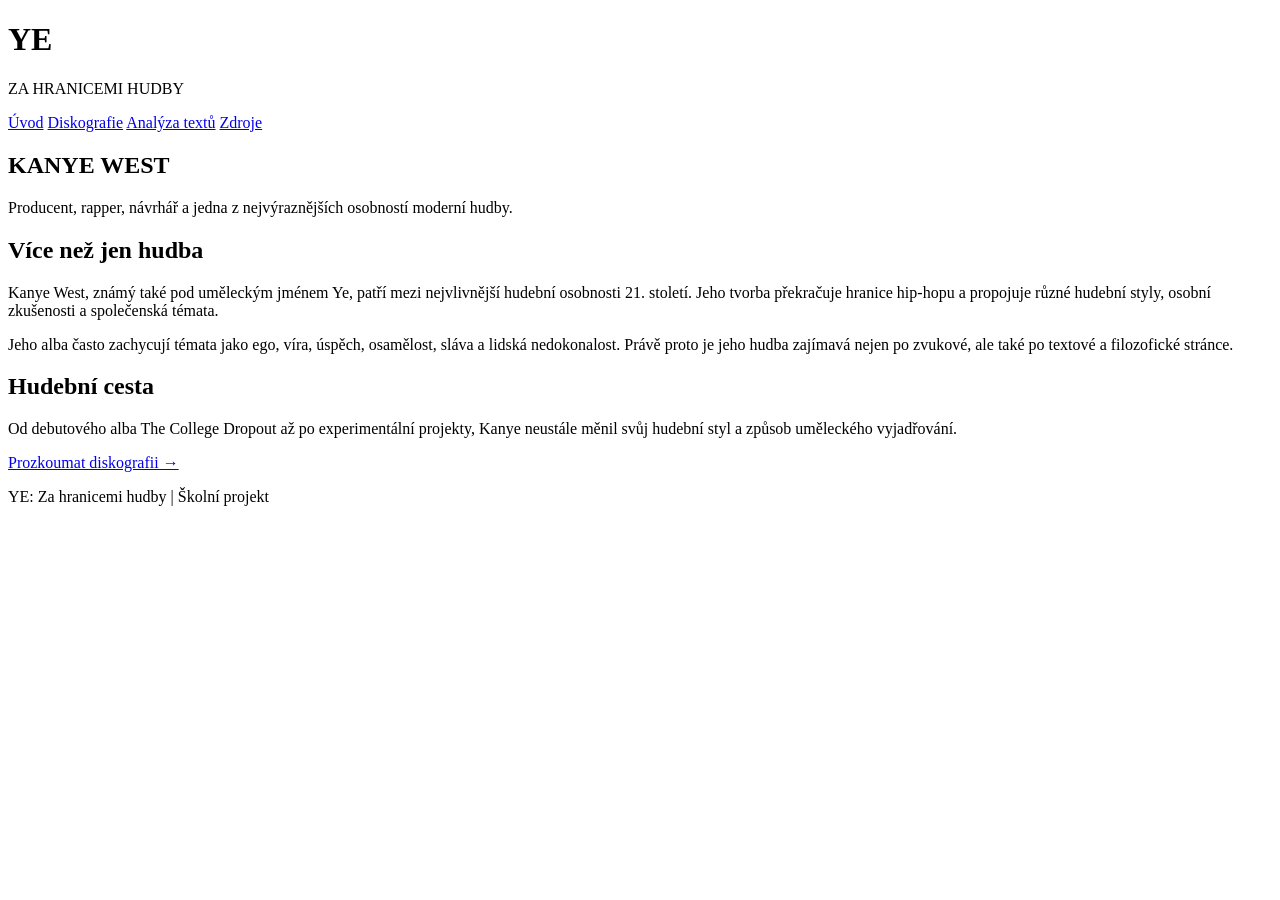
==== index.html @ 29519818 "Add files via upload" ====
<!DOCTYPE html>
<html lang="cs">
<head>
    <meta charset="UTF-8">
    <meta name="viewport" content="width=device-width, initial-scale=1.0">
    <title>YE | Za hranicemi hudby</title>
    <link rel="stylesheet" href="style.css">
</head>

<body>

    <header>
        <h1>YE</h1>
        <p>ZA HRANICEMI HUDBY</p>
    </header>

    <nav>
        <a href="index.html">Úvod</a>
        <a href="discography.html">Diskografie</a>
        <a href="lyrics.html">Analýza textů</a>
        <a href="sources.html">Zdroje</a>
    </nav>

    <main>

        <section class="hero">
            <h2>KANYE WEST</h2>
            <p>
                Producent, rapper, návrhář a jedna z nejvýraznějších
                osobností moderní hudby.
            </p>
        </section>

        <section class="introduction">
            <h2>Více než jen hudba</h2>

            <p>
                Kanye West, známý také pod uměleckým jménem Ye,
                patří mezi nejvlivnější hudební osobnosti 21. století.
                Jeho tvorba překračuje hranice hip-hopu a propojuje
                různé hudební styly, osobní zkušenosti a společenská témata.
            </p>

            <p>
                Jeho alba často zachycují témata jako ego, víra,
                úspěch, osamělost, sláva a lidská nedokonalost.
                Právě proto je jeho hudba zajímavá nejen po zvukové,
                ale také po textové a filozofické stránce.
            </p>
        </section>

        <section class="featured">
            <h2>Hudební cesta</h2>

            <p>
                Od debutového alba The College Dropout až po
                experimentální projekty, Kanye neustále měnil
                svůj hudební styl a způsob uměleckého vyjadřování.
            </p>

            <a href="discography.html">Prozkoumat diskografii →</a>
        </section>

    </main>

    <footer>
        <p>YE: Za hranicemi hudby | Školní projekt</p>
    </footer>

</body>
</html>
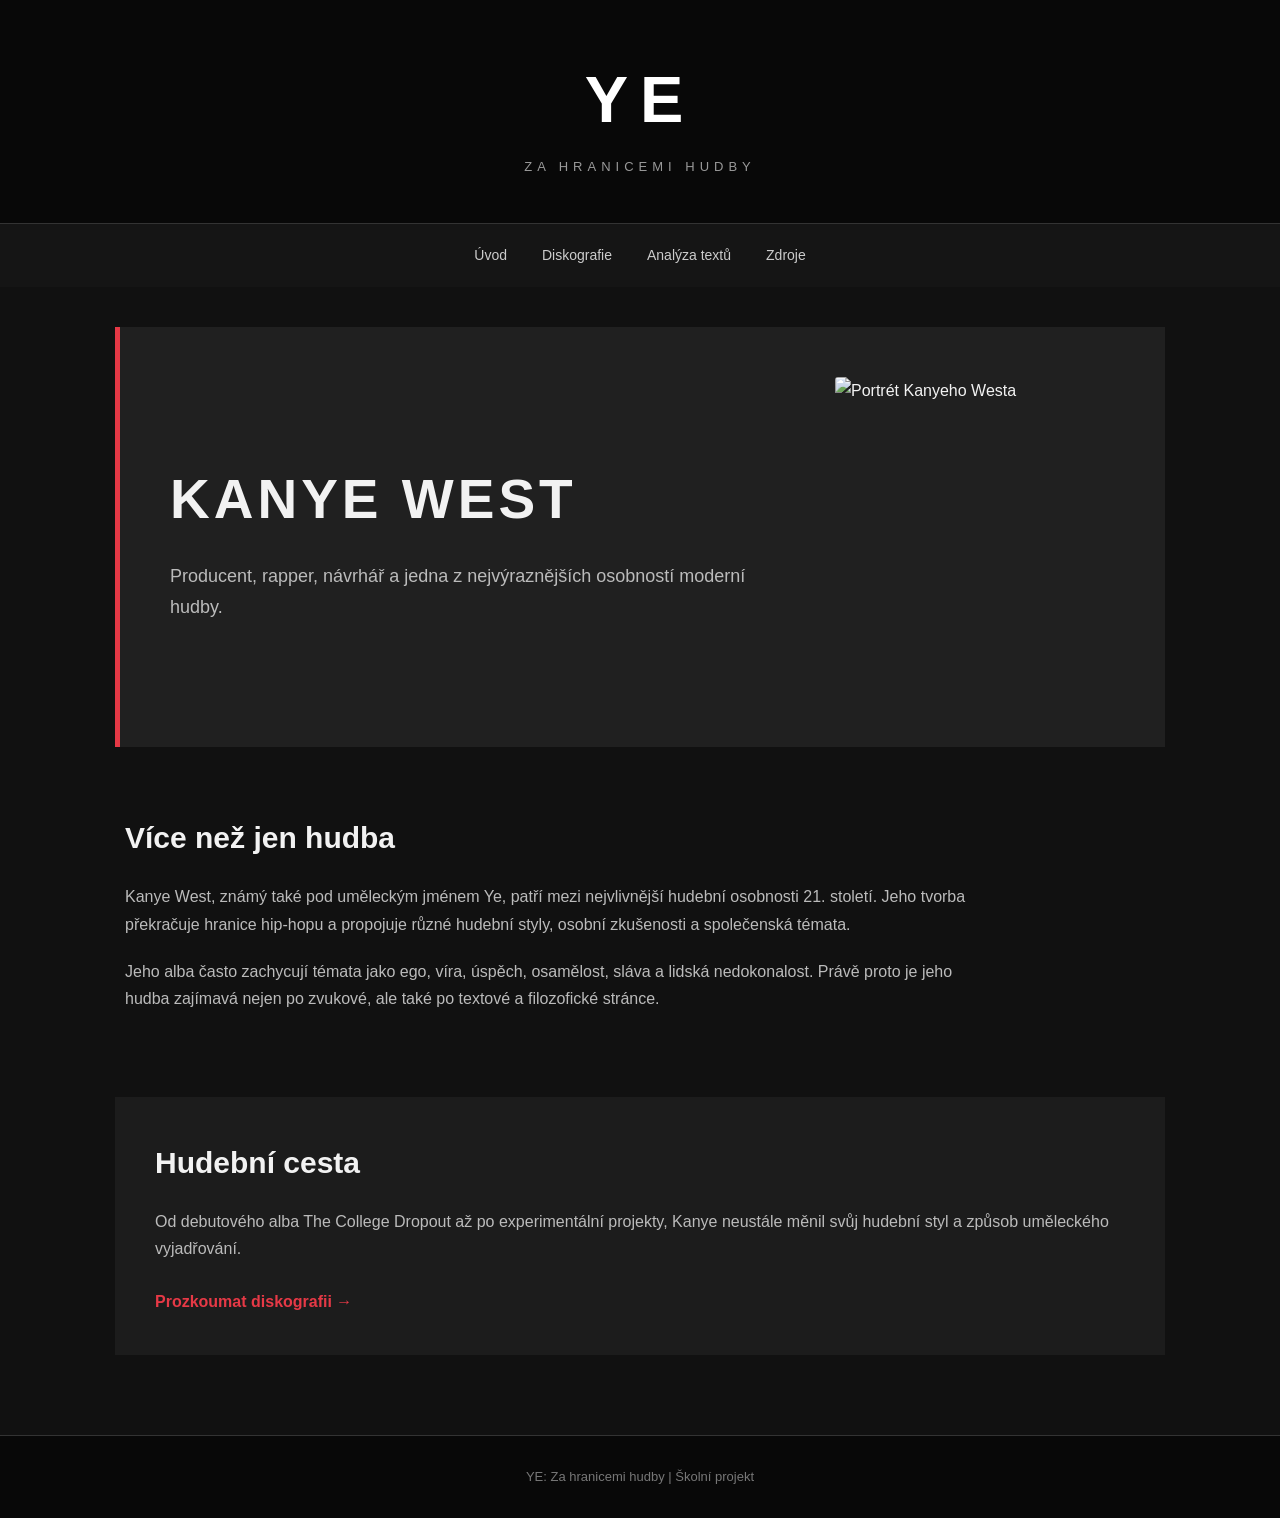
==== commit 5870b193: "Add files via upload" ====
--- a/index.html
+++ b/index.html
@@ -24,11 +24,20 @@
     <main>
 
         <section class="hero">
-            <h2>KANYE WEST</h2>
-            <p>
-                Producent, rapper, návrhář a jedna z nejvýraznějších
-                osobností moderní hudby.
-            </p>
+            <div class="hero-content">
+        <h2>KANYE WEST</h2>
+
+        <p>
+            Producent, rapper, návrhář a jedna z nejvýraznějších
+            osobností moderní hudby.
+        </p>
+        </div>
+
+        <img
+            src="images/kanye.jpg"
+            alt="Portrét Kanyeho Westa"
+            class="hero-image"
+        >
         </section>
 
         <section class="introduction">
--- a/style.css
+++ b/style.css
@@ -0,0 +1,342 @@
+
+/* =================================
+   ZÁKLADNÍ NASTAVENÍ WEBU
+================================= */
+
+* {
+    margin: 0;
+    padding: 0;
+    box-sizing: border-box;
+}
+
+body {
+    background-color: #111111;
+    color: #f2f2f2;
+    font-family: Arial, Helvetica, sans-serif;
+    line-height: 1.7;
+}
+
+/* =================================
+   HLAVIČKA
+================================= */
+
+header {
+    background-color: #080808;
+    text-align: center;
+    padding: 45px 20px;
+    border-bottom: 1px solid #333333;
+}
+
+header h1 {
+    font-size: 65px;
+    letter-spacing: 12px;
+    color: #ffffff;
+}
+
+header p {
+    font-size: 13px;
+    letter-spacing: 5px;
+    color: #999999;
+}
+
+/* =================================
+   NAVIGACE
+================================= */
+
+nav {
+    display: flex;
+    justify-content: center;
+    flex-wrap: wrap;
+    gap: 35px;
+    padding: 20px;
+    background-color: #151515;
+}
+
+nav a {
+    color: #cccccc;
+    text-decoration: none;
+    font-size: 14px;
+    transition: 0.3s;
+}
+
+nav a:hover {
+    color: #e63946;
+}
+
+/* =================================
+   HLAVNÍ SEKCE
+================================= */
+
+main {
+    max-width: 1100px;
+    margin: auto;
+    padding: 40px 25px;
+}
+
+.hero {
+    min-height: 400px;
+    display: flex;
+    flex-direction: column;
+    justify-content: center;
+    padding: 50px;
+    background-color: #202020;
+    border-left: 5px solid #e63946;
+}
+
+.hero h2 {
+    font-size: 55px;
+    letter-spacing: 4px;
+    margin-bottom: 15px;
+}
+
+.hero p {
+    max-width: 600px;
+    color: #bbbbbb;
+    font-size: 18px;
+}
+
+/* =================================
+   ÚVODNÍ TEXT
+================================= */
+
+.introduction {
+    padding: 65px 10px;
+}
+
+.introduction h2,
+.featured h2 {
+    font-size: 30px;
+    margin-bottom: 20px;
+}
+
+.introduction p {
+    color: #bbbbbb;
+    margin-bottom: 20px;
+    max-width: 850px;
+}
+
+/* =================================
+   DOPORUČENÁ SEKCE
+================================= */
+
+.featured {
+    background-color: #1c1c1c;
+    padding: 40px;
+    margin-bottom: 40px;
+}
+
+.featured p {
+    color: #bbbbbb;
+    margin-bottom: 25px;
+}
+
+.featured a {
+    color: #e63946;
+    text-decoration: none;
+    font-weight: bold;
+}
+
+.featured a:hover {
+    color: #ffffff;
+}
+
+/* =================================
+   PATIČKA
+================================= */
+
+footer {
+    text-align: center;
+    padding: 30px;
+    background-color: #080808;
+    color: #777777;
+    border-top: 1px solid #333333;
+    font-size: 13px;
+}
+
+/* =================================
+   MOBILNÍ ZOBRAZENÍ
+================================= */
+
+@media (max-width: 600px) {
+
+    header h1 {
+        font-size: 45px;
+    }
+
+    nav {
+        gap: 15px;
+    }
+
+    .hero {
+        padding: 30px;
+        min-height: 300px;
+    }
+
+    .hero h2 {
+        font-size: 36px;
+    }
+
+    .hero p {
+        font-size: 16px;
+    }
+
+    .introduction {
+        padding: 40px 5px;
+    }
+}
+
+/* =================================
+   STRÁNKA DISKOGRAFIE
+================================= */
+
+.page-heading {
+    padding: 55px 10px;
+    border-bottom: 1px solid #333333;
+    margin-bottom: 30px;
+}
+
+.page-heading h2 {
+    font-size: 42px;
+    letter-spacing: 4px;
+    margin-bottom: 15px;
+}
+
+.page-heading p {
+    color: #aaaaaa;
+}
+
+.album {
+    background-color: #1c1c1c;
+    padding: 30px;
+    margin-bottom: 20px;
+    border-left: 3px solid #e63946;
+    transition: 0.3s;
+}
+
+.album:hover {
+    background-color: #292929;
+    transform: translateX(5px);
+}
+
+.album h2 {
+    font-size: 22px;
+    margin-bottom: 12px;
+}
+
+.album p {
+    color: #bbbbbb;
+    max-width: 850px;
+    line-height: 1.8;
+}
+
+/* =================================
+   ANALÝZA HUDEBNÍCH TEXTŮ
+================================= */
+
+.song-analysis {
+    background-color: #1c1c1c;
+    padding: 35px;
+    margin-bottom: 30px;
+    border-left: 4px solid #e63946;
+}
+
+.song-analysis h2 {
+    font-size: 27px;
+    margin-bottom: 5px;
+}
+
+.song-analysis h3 {
+    color: #e63946;
+    font-size: 19px;
+    margin: 20px 0 12px;
+}
+
+.song-album {
+    color: #777777;
+    font-size: 13px;
+    margin-bottom: 20px;
+}
+
+.song-analysis p {
+    color: #bbbbbb;
+    margin-bottom: 15px;
+}
+
+.song-analysis .interpretation {
+    background-color: #292929;
+    padding: 20px;
+    border-left: 2px solid #e63946;
+    color: #eeeeee;
+    margin-top: 25px;
+    font-style: italic;
+}
+
+@media (max-width: 600px) {
+    .song-analysis {
+        padding: 22px;
+    }
+
+    .song-analysis h2 {
+        font-size: 22px;
+    }
+}
+
+/* =================================
+   OBRÁZKY A VIZUÁLNÍ PRVKY
+================================= */
+
+.hero {
+    flex-direction: row;
+    align-items: center;
+    justify-content: space-between;
+    gap: 30px;
+}
+
+.hero-content {
+    flex: 1;
+}
+
+.hero-image {
+    width: 280px;
+    height: 320px;
+    object-fit: cover;
+    border-radius: 3px;
+    filter: grayscale(35%);
+}
+
+.album {
+    display: flex;
+    align-items: center;
+    gap: 30px;
+}
+
+.album-cover {
+    width: 160px;
+    height: 160px;
+    object-fit: cover;
+    flex-shrink: 0;
+    border-radius: 3px;
+}
+
+@media (max-width: 600px) {
+    .hero {
+        flex-direction: column;
+        align-items: flex-start;
+    }
+
+    .hero-image {
+        width: 100%;
+        height: 260px;
+    }
+
+    .album {
+        flex-direction: column;
+        align-items: flex-start;
+    }
+
+    .album-cover {
+        width: 100%;
+        height: auto;
+        aspect-ratio: 1;
+    }
+}
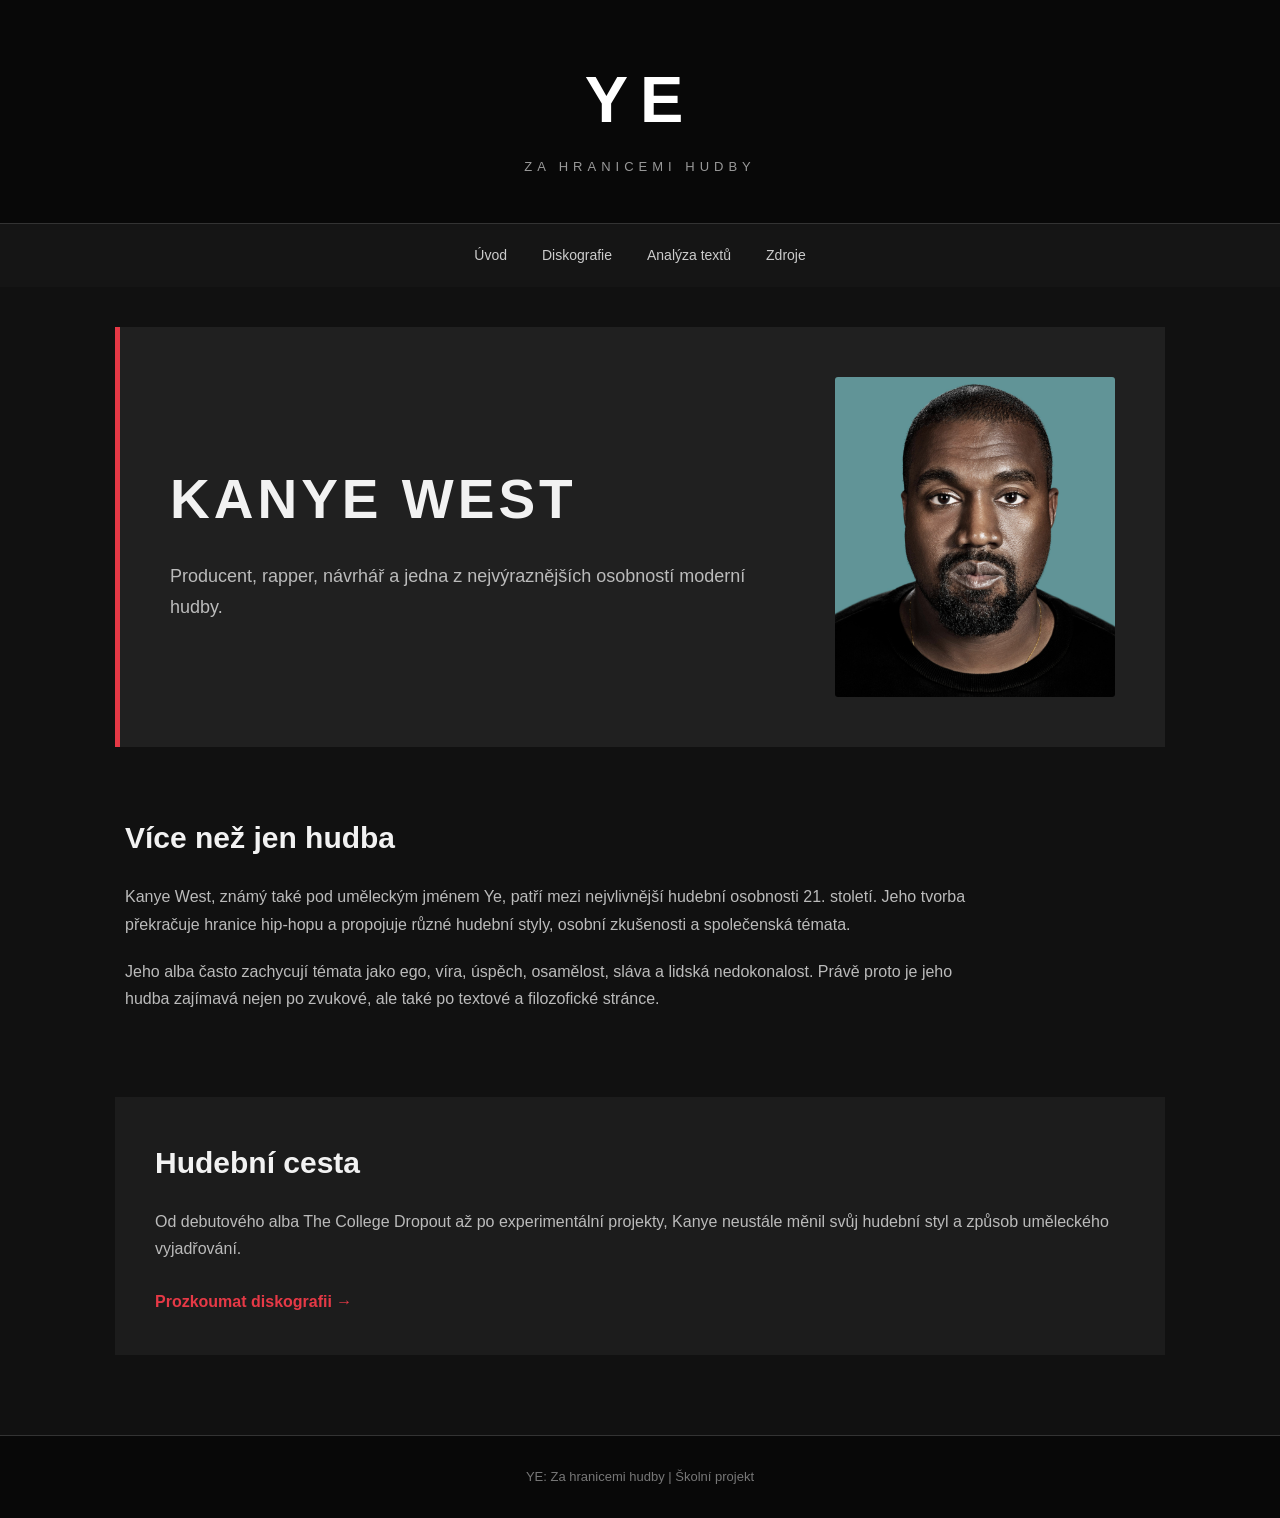
==== commit da40e6e7: "Add files via upload" ====
--- a/index.html
+++ b/index.html
@@ -34,7 +34,7 @@
         </div>
 
         <img
-            src="images/kanye.jpg"
+            src="kanye.jpg"
             alt="Portrét Kanyeho Westa"
             class="hero-image"
         >
